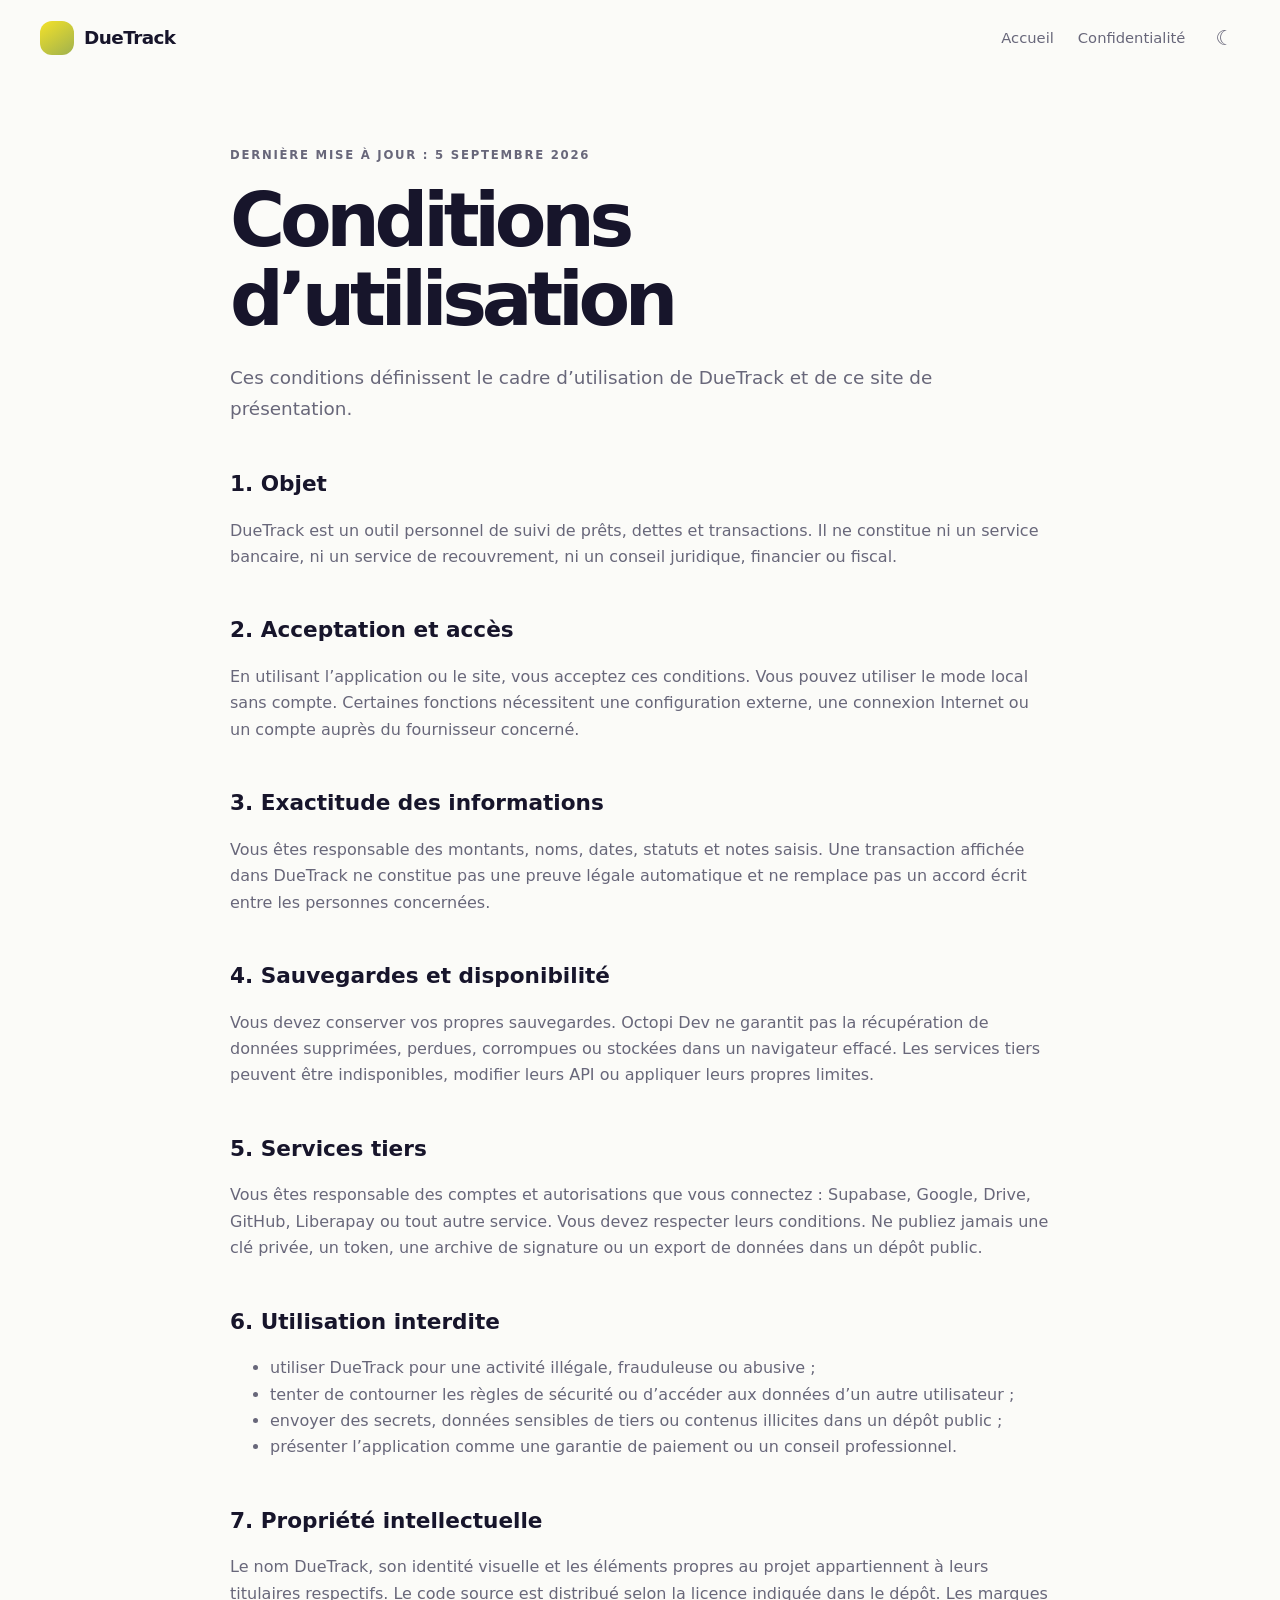
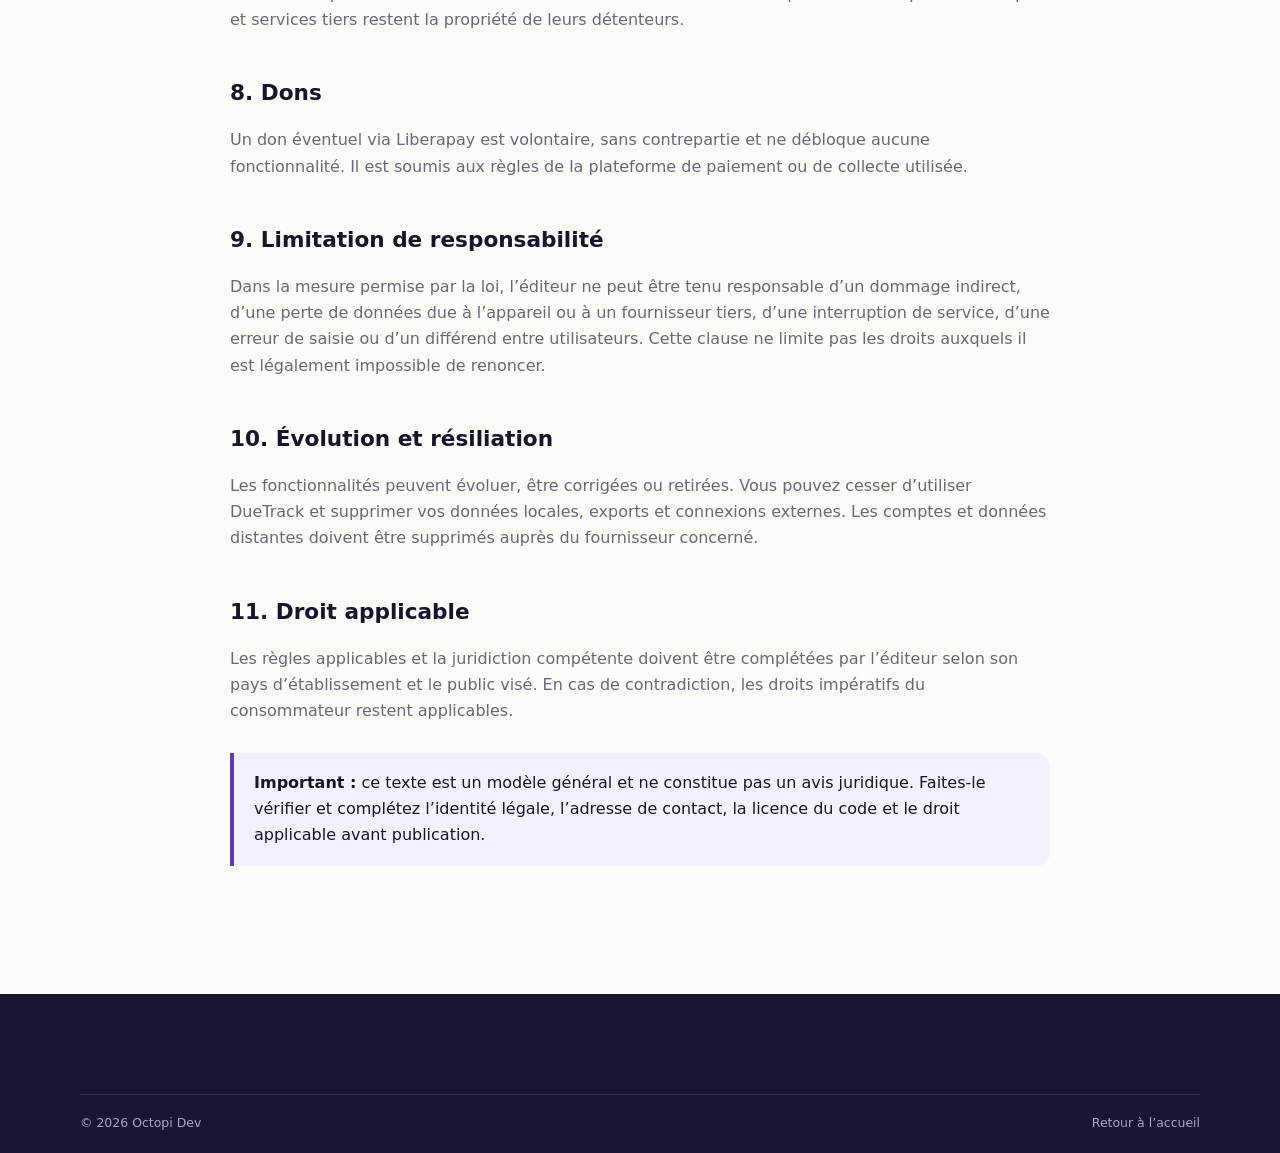
==== conditions.html @ cdeaa8c7 "Add DueTrack public website and legal pages Creates a full static public site for DueTrack with a la" ====
<!doctype html>
<html lang="fr">
<head>
  <meta charset="utf-8">
  <meta name="viewport" content="width=device-width, initial-scale=1">
  <meta name="description" content="Conditions d’utilisation de DueTrack.">
  <title>DueTrack — Conditions d’utilisation</title>
  <link rel="stylesheet" href="styles.css">
</head>
<body>
  <header class="site-header"><a class="brand" href="index.html"><span class="brand-mark"></span><span>DueTrack</span></a><nav class="main-nav"><a href="index.html">Accueil</a><a href="confidentialite.html">Confidentialité</a><button id="theme-toggle" class="icon-button" type="button" aria-label="Activer le mode sombre">☾</button></nav></header>
  <main class="legal section-shell">
    <p class="eyebrow">Dernière mise à jour : 5 septembre 2026</p>
    <h1>Conditions d’utilisation</h1>
    <p class="lead">Ces conditions définissent le cadre d’utilisation de DueTrack et de ce site de présentation.</p>
    <h2>1. Objet</h2><p>DueTrack est un outil personnel de suivi de prêts, dettes et transactions. Il ne constitue ni un service bancaire, ni un service de recouvrement, ni un conseil juridique, financier ou fiscal.</p>
    <h2>2. Acceptation et accès</h2><p>En utilisant l’application ou le site, vous acceptez ces conditions. Vous pouvez utiliser le mode local sans compte. Certaines fonctions nécessitent une configuration externe, une connexion Internet ou un compte auprès du fournisseur concerné.</p>
    <h2>3. Exactitude des informations</h2><p>Vous êtes responsable des montants, noms, dates, statuts et notes saisis. Une transaction affichée dans DueTrack ne constitue pas une preuve légale automatique et ne remplace pas un accord écrit entre les personnes concernées.</p>
    <h2>4. Sauvegardes et disponibilité</h2><p>Vous devez conserver vos propres sauvegardes. Octopi Dev ne garantit pas la récupération de données supprimées, perdues, corrompues ou stockées dans un navigateur effacé. Les services tiers peuvent être indisponibles, modifier leurs API ou appliquer leurs propres limites.</p>
    <h2>5. Services tiers</h2><p>Vous êtes responsable des comptes et autorisations que vous connectez : Supabase, Google, Drive, GitHub, Liberapay ou tout autre service. Vous devez respecter leurs conditions. Ne publiez jamais une clé privée, un token, une archive de signature ou un export de données dans un dépôt public.</p>
    <h2>6. Utilisation interdite</h2><ul><li>utiliser DueTrack pour une activité illégale, frauduleuse ou abusive ;</li><li>tenter de contourner les règles de sécurité ou d’accéder aux données d’un autre utilisateur ;</li><li>envoyer des secrets, données sensibles de tiers ou contenus illicites dans un dépôt public ;</li><li>présenter l’application comme une garantie de paiement ou un conseil professionnel.</li></ul>
    <h2>7. Propriété intellectuelle</h2><p>Le nom DueTrack, son identité visuelle et les éléments propres au projet appartiennent à leurs titulaires respectifs. Le code source est distribué selon la licence indiquée dans le dépôt. Les marques et services tiers restent la propriété de leurs détenteurs.</p>
    <h2>8. Dons</h2><p>Un don éventuel via Liberapay est volontaire, sans contrepartie et ne débloque aucune fonctionnalité. Il est soumis aux règles de la plateforme de paiement ou de collecte utilisée.</p>
    <h2>9. Limitation de responsabilité</h2><p>Dans la mesure permise par la loi, l’éditeur ne peut être tenu responsable d’un dommage indirect, d’une perte de données due à l’appareil ou à un fournisseur tiers, d’une interruption de service, d’une erreur de saisie ou d’un différend entre utilisateurs. Cette clause ne limite pas les droits auxquels il est légalement impossible de renoncer.</p>
    <h2>10. Évolution et résiliation</h2><p>Les fonctionnalités peuvent évoluer, être corrigées ou retirées. Vous pouvez cesser d’utiliser DueTrack et supprimer vos données locales, exports et connexions externes. Les comptes et données distantes doivent être supprimés auprès du fournisseur concerné.</p>
    <h2>11. Droit applicable</h2><p>Les règles applicables et la juridiction compétente doivent être complétées par l’éditeur selon son pays d’établissement et le public visé. En cas de contradiction, les droits impératifs du consommateur restent applicables.</p>
    <p class="notice"><strong>Important :</strong> ce texte est un modèle général et ne constitue pas un avis juridique. Faites-le vérifier et complétez l’identité légale, l’adresse de contact, la licence du code et le droit applicable avant publication.</p>
  </main>
  <footer class="site-footer"><div class="section-shell footer-bottom"><span>© <span data-year></span> Octopi Dev</span><a href="index.html">Retour à l’accueil</a></div></footer>
  <script src="script.js"></script>
</body>
</html>
---- styles.css ----
:root{--ink:#17152b;--muted:#68677a;--paper:#fbfbf8;--surface:#fff;--line:#e9e8e0;--purple:#5a3db5;--purple-dark:#38266f;--yellow:#f4e229;--green:#9fb14e;--shadow:0 24px 70px rgba(45,35,90,.12)}
*{box-sizing:border-box}html{scroll-behavior:smooth}body{margin:0;background:var(--paper);color:var(--ink);font:16px/1.65 Inter,ui-sans-serif,system-ui,-apple-system,BlinkMacSystemFont,"Segoe UI",sans-serif}a{color:inherit;text-decoration:none}a:not(.button):hover{text-decoration:underline}.section-shell{width:min(1120px,calc(100% - 40px));margin-inline:auto}.site-header{height:76px;display:flex;align-items:center;justify-content:space-between;width:min(1200px,calc(100% - 40px));margin:auto}.brand{display:flex;align-items:center;gap:10px;font-size:1.15rem;font-weight:800;letter-spacing:-.03em}.brand-mark{display:grid;place-items:center;width:34px;height:34px;border-radius:12px;background:linear-gradient(145deg,var(--yellow),var(--green));overflow:hidden}.brand-mark img{width:100%;height:100%;object-fit:cover}.main-nav{display:flex;align-items:center;gap:24px;font-size:.92rem;color:var(--muted)}.main-nav a:hover{color:var(--ink)}.button{display:inline-flex;align-items:center;justify-content:center;min-height:48px;padding:0 20px;border-radius:14px;background:var(--purple);color:#fff;font-weight:750;box-shadow:0 10px 22px rgba(90,61,181,.2);transition:transform .2s,box-shadow .2s}.button:hover{text-decoration:none;transform:translateY(-2px);box-shadow:0 14px 28px rgba(90,61,181,.28)}.button-small{min-height:38px;padding-inline:15px;font-size:.86rem}.button-ghost{background:transparent;color:var(--purple);border:1px solid #d8d0f5;box-shadow:none}.button-light{background:#fff;color:var(--purple)}.icon-button,.menu-toggle{border:0;background:none;color:inherit;cursor:pointer;font:inherit}.icon-button{font-size:1.3rem}.menu-toggle{display:none}.hero{min-height:620px;display:grid;grid-template-columns:1fr .82fr;align-items:center;gap:70px;padding-block:80px 110px}.eyebrow{text-transform:uppercase;letter-spacing:.15em;font-size:.73rem;font-weight:800;color:var(--purple);margin:0 0 16px}.hero h1{font-size:clamp(2.8rem,6vw,5.7rem);line-height:1.02;letter-spacing:-.07em;margin:0 0 25px}.hero h1 span{color:var(--purple)}.hero-lead{max-width:560px;color:var(--muted);font-size:1.12rem}.hero-actions{display:flex;gap:12px;flex-wrap:wrap;margin-top:30px}.microcopy{font-size:.82rem;color:var(--muted);margin-top:18px}.hero-card{background:var(--surface);border:1px solid var(--line);border-radius:28px;padding:25px;box-shadow:var(--shadow);transform:rotate(2deg)}.card-top{display:flex;align-items:center;gap:8px;color:var(--muted);font-size:.85rem;margin-bottom:25px}.status-dot{width:9px;height:9px;background:var(--green);border-radius:50%}.card-date{margin-left:auto;font-size:.75rem}.balance{border-radius:18px;padding:18px;margin:12px 0}.balance small{display:block;color:var(--muted);margin-bottom:3px}.balance strong{font-size:1.7rem;letter-spacing:-.04em}.balance-green{background:#f2f6df}.balance-purple{background:#f0ecff}.mini-list{display:grid;grid-template-columns:1fr auto;gap:5px 15px;padding:14px 4px 0;color:var(--muted)}.mini-list b{color:var(--ink)}.section{padding-block:90px}.section-heading{max-width:650px;margin-bottom:35px}.section-heading h2,.split-section h2,.privacy-callout h2{font-size:clamp(2rem,4vw,3.3rem);line-height:1.08;letter-spacing:-.055em;margin:0 0 15px}.section-heading>p:last-child,.split-copy{color:var(--muted)}.feature-grid{display:grid;grid-template-columns:repeat(3,1fr);gap:15px}.feature-card{background:var(--surface);border:1px solid var(--line);border-radius:20px;padding:26px}.feature-icon{display:grid;place-items:center;width:39px;height:39px;border-radius:12px;background:#f0ecff;color:var(--purple);font-weight:800;font-size:1.2rem}.feature-card h3{margin:22px 0 7px;font-size:1.08rem}.feature-card p{color:var(--muted);font-size:.92rem;margin:0}.split-section{display:grid;grid-template-columns:1fr 1fr;gap:100px;border-top:1px solid var(--line)}.privacy-callout{display:flex;align-items:center;justify-content:space-between;gap:35px;background:var(--purple);color:#fff;border-radius:30px;padding:60px;margin-bottom:90px}.privacy-callout .eyebrow{color:var(--yellow)}.privacy-callout p{color:#ddd7f7;max-width:650px}.faq details{border-top:1px solid var(--line);padding:20px 0}.faq details:last-child{border-bottom:1px solid var(--line)}summary{cursor:pointer;font-weight:700}.faq details p{color:var(--muted);max-width:720px}.site-footer{background:#191631;color:#ddd7f7;padding:55px 0 20px}.footer-grid{display:grid;grid-template-columns:1.4fr 1fr 1fr;gap:40px}.footer-grid .brand{color:#fff}.footer-grid p{color:#aaa5c5;font-size:.9rem}.footer-grid strong{display:block;color:#fff;margin-bottom:12px}.footer-grid a:not(.brand){display:block;color:#aaa5c5;margin:5px 0;font-size:.9rem}.footer-bottom{border-top:1px solid #34304e;margin-top:45px;padding-top:18px;display:flex;justify-content:space-between;color:#aaa5c5;font-size:.78rem}.legal{max-width:820px;padding-block:70px 100px}.legal h1{font-size:clamp(2.6rem,6vw,4.7rem);line-height:1.05;letter-spacing:-.07em;margin:0 0 24px}.legal h2{font-size:1.35rem;margin:42px 0 8px}.legal p,.legal li{color:var(--muted)}.legal .lead{font-size:1.15rem}.notice{background:#f4f1ff;border-left:4px solid var(--purple);padding:17px 20px;border-radius:0 14px 14px 0;color:var(--ink)!important;margin:28px 0}.legal a{color:var(--purple);text-decoration:underline}
body.dark{--ink:#f6f5fb;--muted:#b4b0c9;--paper:#12111d;--surface:#1c1a2b;--line:#302d44;--shadow:0 24px 70px rgba(0,0,0,.25)}body.dark .balance-green{background:#283128}body.dark .balance-purple{background:#292342}body.dark .feature-icon{background:#292342}body.dark .notice{background:#292342;color:var(--ink)!important}
@media(max-width:800px){.main-nav{display:none;position:absolute;z-index:5;top:68px;left:20px;right:20px;padding:18px;background:var(--surface);border:1px solid var(--line);border-radius:16px;box-shadow:var(--shadow);flex-direction:column;align-items:stretch}.main-nav.open{display:flex}.menu-toggle{display:block}.hero{grid-template-columns:1fr;gap:30px;padding-top:55px}.hero-card{max-width:500px;width:100%;margin:auto}.feature-grid{grid-template-columns:1fr 1fr}.split-section{grid-template-columns:1fr;gap:20px}.privacy-callout{align-items:flex-start;flex-direction:column}.footer-grid{grid-template-columns:1fr 1fr}.footer-grid>div:first-child{grid-column:1/-1}}@media(max-width:520px){.section-shell,.site-header{width:min(100% - 28px,1120px)}.hero h1{font-size:3.25rem}.feature-grid{grid-template-columns:1fr}.section{padding-block:60px}.privacy-callout{padding:35px 25px;margin-bottom:60px}.footer-grid{grid-template-columns:1fr}.footer-bottom{flex-direction:column;gap:6px}.legal{padding-block:45px 70px}}
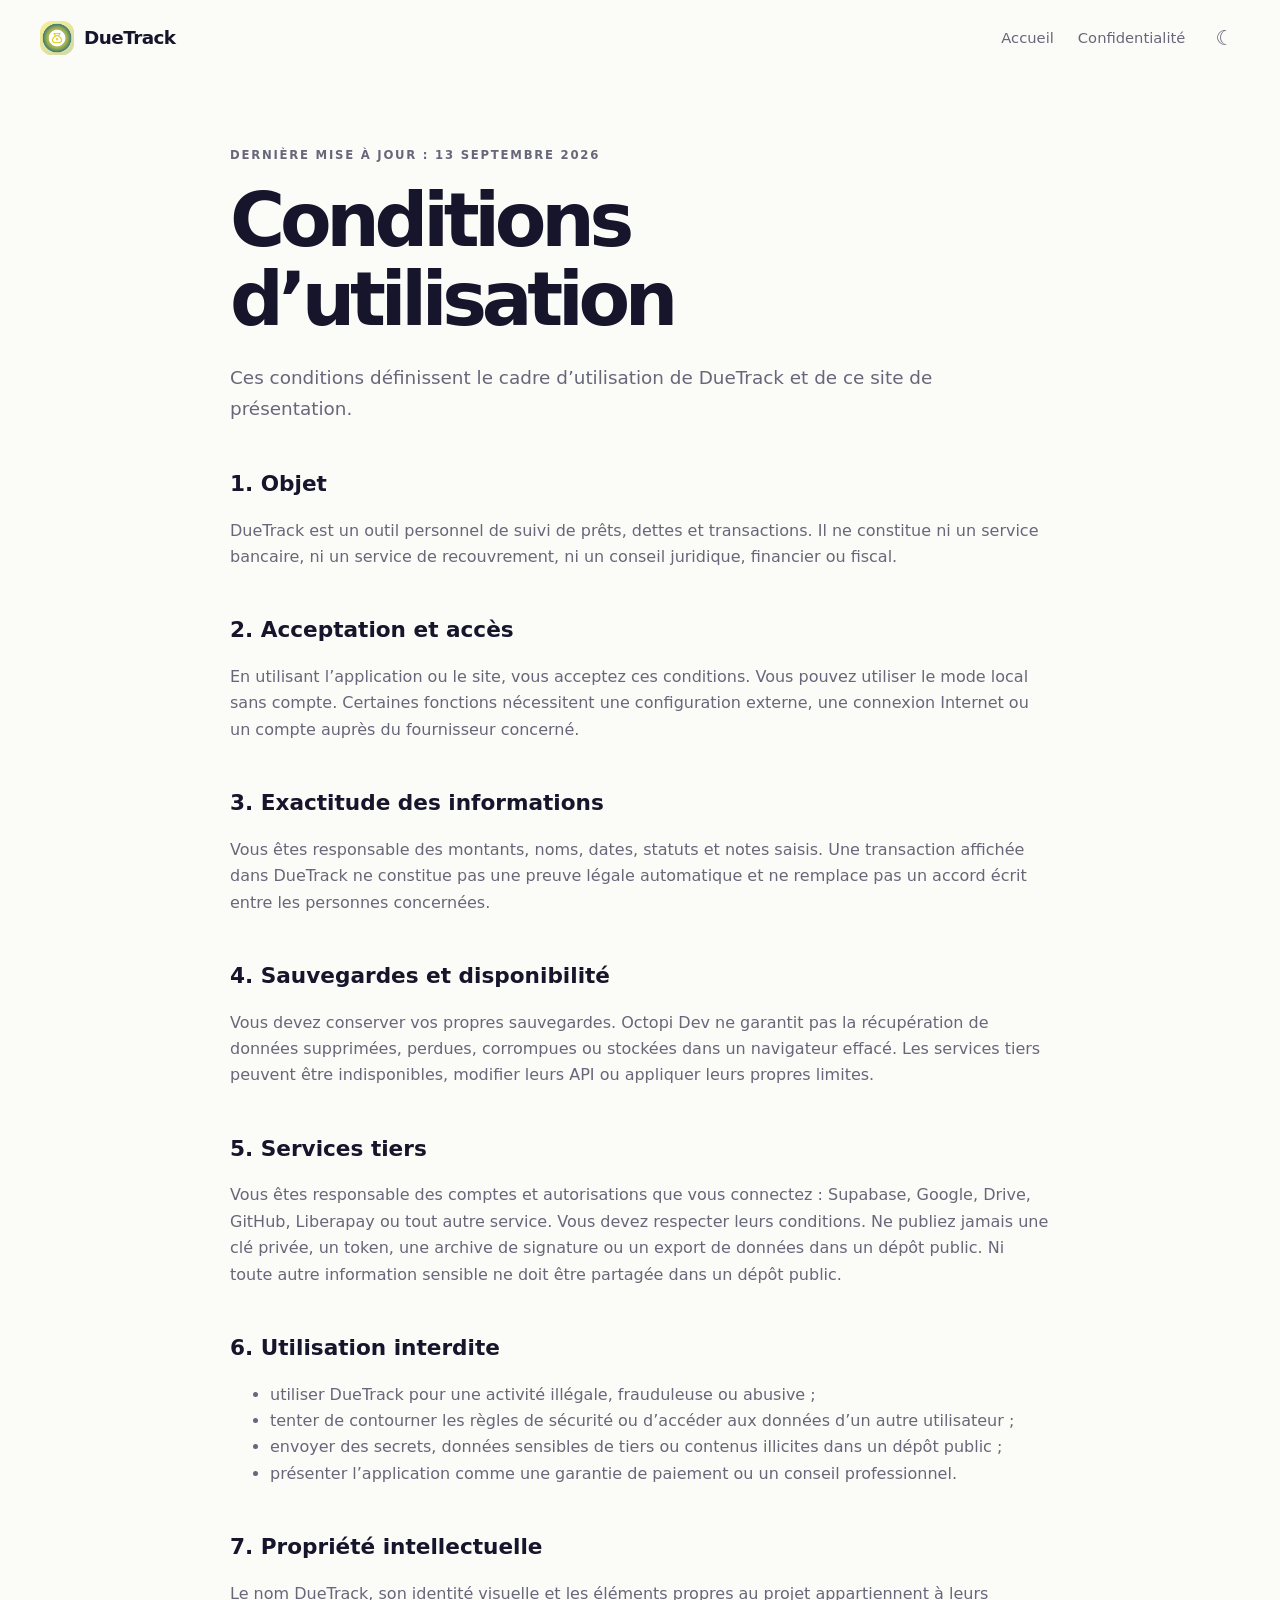
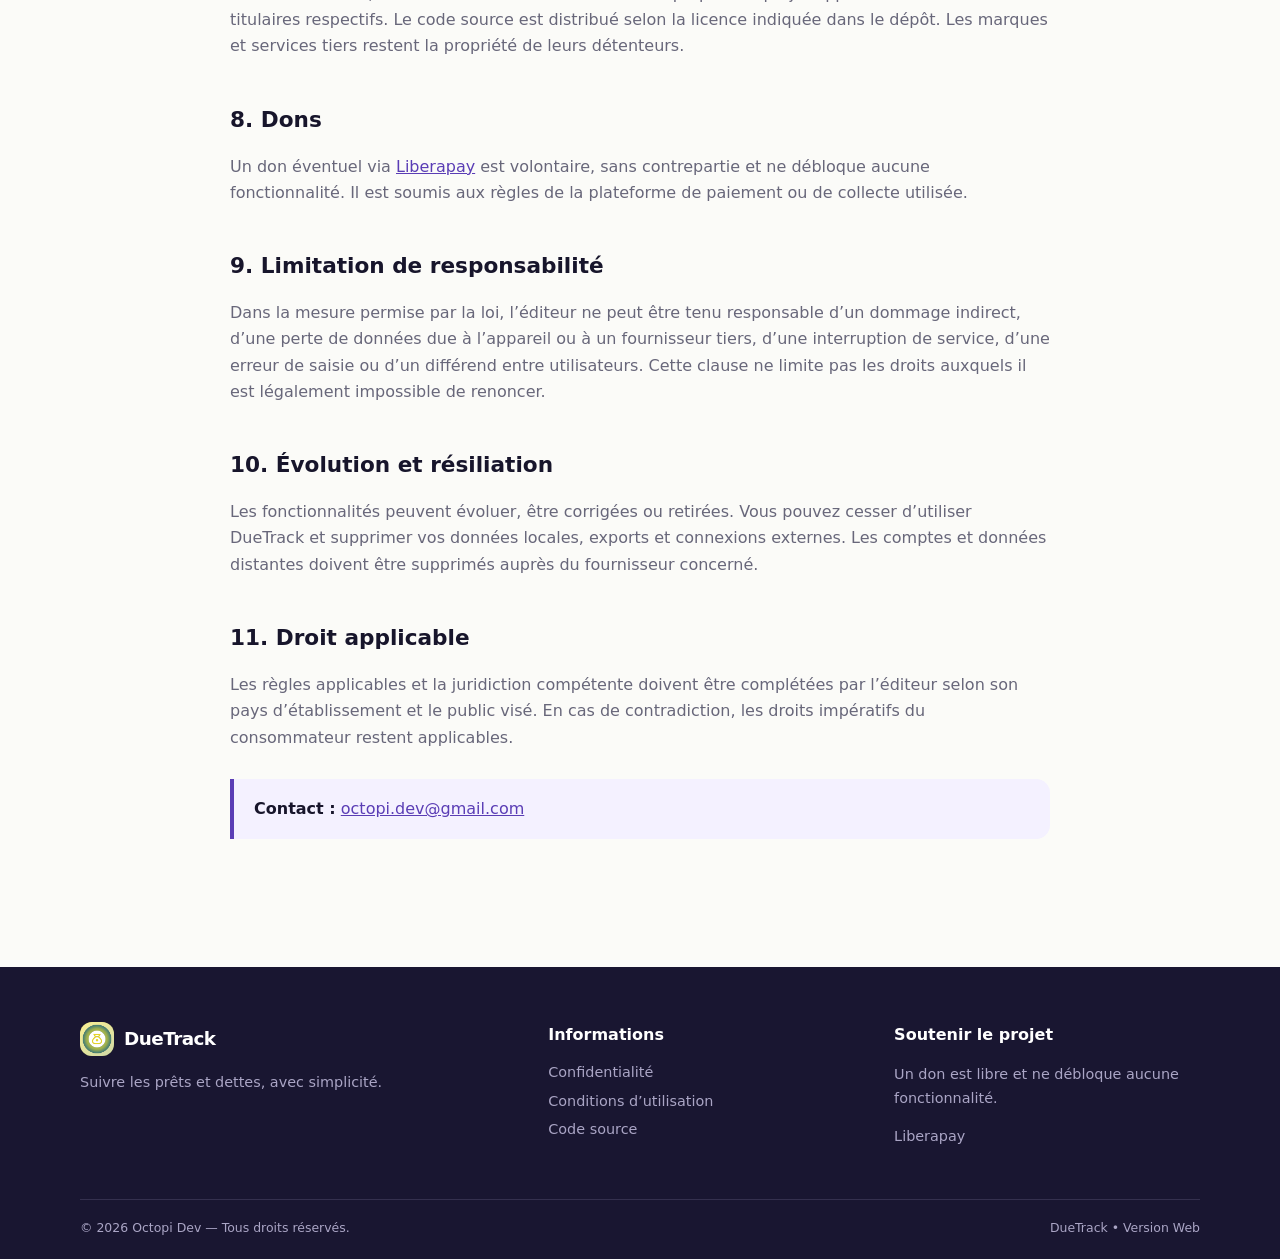
==== commit a48969f0: "Update legal documents and enhance footer with branding" ====
--- a/conditions.html
+++ b/conditions.html
@@ -8,25 +8,32 @@
   <link rel="stylesheet" href="styles.css">
 </head>
 <body>
-  <header class="site-header"><a class="brand" href="index.html"><span class="brand-mark"></span><span>DueTrack</span></a><nav class="main-nav"><a href="index.html">Accueil</a><a href="confidentialite.html">Confidentialité</a><button id="theme-toggle" class="icon-button" type="button" aria-label="Activer le mode sombre">☾</button></nav></header>
+  <header class="site-header"><a class="brand" href="index.html"><span class="brand-mark"><img src="assets/DueTrack_Icon.png" alt="" onerror="this.style.display='none'"></span><span>DueTrack</span></a><nav class="main-nav"><a href="index.html">Accueil</a><a href="confidentialite.html">Confidentialité</a><button id="theme-toggle" class="icon-button" type="button" aria-label="Activer le mode sombre">☾</button></nav></header>
   <main class="legal section-shell">
-    <p class="eyebrow">Dernière mise à jour : 5 septembre 2026</p>
+    <p class="eyebrow">Dernière mise à jour : 13 septembre 2026</p>
     <h1>Conditions d’utilisation</h1>
     <p class="lead">Ces conditions définissent le cadre d’utilisation de DueTrack et de ce site de présentation.</p>
     <h2>1. Objet</h2><p>DueTrack est un outil personnel de suivi de prêts, dettes et transactions. Il ne constitue ni un service bancaire, ni un service de recouvrement, ni un conseil juridique, financier ou fiscal.</p>
     <h2>2. Acceptation et accès</h2><p>En utilisant l’application ou le site, vous acceptez ces conditions. Vous pouvez utiliser le mode local sans compte. Certaines fonctions nécessitent une configuration externe, une connexion Internet ou un compte auprès du fournisseur concerné.</p>
     <h2>3. Exactitude des informations</h2><p>Vous êtes responsable des montants, noms, dates, statuts et notes saisis. Une transaction affichée dans DueTrack ne constitue pas une preuve légale automatique et ne remplace pas un accord écrit entre les personnes concernées.</p>
     <h2>4. Sauvegardes et disponibilité</h2><p>Vous devez conserver vos propres sauvegardes. Octopi Dev ne garantit pas la récupération de données supprimées, perdues, corrompues ou stockées dans un navigateur effacé. Les services tiers peuvent être indisponibles, modifier leurs API ou appliquer leurs propres limites.</p>
-    <h2>5. Services tiers</h2><p>Vous êtes responsable des comptes et autorisations que vous connectez : Supabase, Google, Drive, GitHub, Liberapay ou tout autre service. Vous devez respecter leurs conditions. Ne publiez jamais une clé privée, un token, une archive de signature ou un export de données dans un dépôt public.</p>
+    <h2>5. Services tiers</h2><p>Vous êtes responsable des comptes et autorisations que vous connectez : Supabase, Google, Drive, GitHub, Liberapay ou tout autre service. Vous devez respecter leurs conditions. Ne publiez jamais une clé privée, un token, une archive de signature ou un export de données dans un dépôt public. Ni toute autre information sensible ne doit être partagée dans un dépôt public.</p>
     <h2>6. Utilisation interdite</h2><ul><li>utiliser DueTrack pour une activité illégale, frauduleuse ou abusive ;</li><li>tenter de contourner les règles de sécurité ou d’accéder aux données d’un autre utilisateur ;</li><li>envoyer des secrets, données sensibles de tiers ou contenus illicites dans un dépôt public ;</li><li>présenter l’application comme une garantie de paiement ou un conseil professionnel.</li></ul>
     <h2>7. Propriété intellectuelle</h2><p>Le nom DueTrack, son identité visuelle et les éléments propres au projet appartiennent à leurs titulaires respectifs. Le code source est distribué selon la licence indiquée dans le dépôt. Les marques et services tiers restent la propriété de leurs détenteurs.</p>
-    <h2>8. Dons</h2><p>Un don éventuel via Liberapay est volontaire, sans contrepartie et ne débloque aucune fonctionnalité. Il est soumis aux règles de la plateforme de paiement ou de collecte utilisée.</p>
+    <h2>8. Dons</h2><p>Un don éventuel via <a href="https://liberapay.com/Octopi-Dev/" target="_blank" rel="noopener noreferrer">Liberapay</a> est volontaire, sans contrepartie et ne débloque aucune fonctionnalité. Il est soumis aux règles de la plateforme de paiement ou de collecte utilisée.</p>
     <h2>9. Limitation de responsabilité</h2><p>Dans la mesure permise par la loi, l’éditeur ne peut être tenu responsable d’un dommage indirect, d’une perte de données due à l’appareil ou à un fournisseur tiers, d’une interruption de service, d’une erreur de saisie ou d’un différend entre utilisateurs. Cette clause ne limite pas les droits auxquels il est légalement impossible de renoncer.</p>
     <h2>10. Évolution et résiliation</h2><p>Les fonctionnalités peuvent évoluer, être corrigées ou retirées. Vous pouvez cesser d’utiliser DueTrack et supprimer vos données locales, exports et connexions externes. Les comptes et données distantes doivent être supprimés auprès du fournisseur concerné.</p>
     <h2>11. Droit applicable</h2><p>Les règles applicables et la juridiction compétente doivent être complétées par l’éditeur selon son pays d’établissement et le public visé. En cas de contradiction, les droits impératifs du consommateur restent applicables.</p>
-    <p class="notice"><strong>Important :</strong> ce texte est un modèle général et ne constitue pas un avis juridique. Faites-le vérifier et complétez l’identité légale, l’adresse de contact, la licence du code et le droit applicable avant publication.</p>
+    <p class="notice"><strong>Contact :</strong> <a href="mailto:octopi.dev@gmail.com">octopi.dev@gmail.com</a></p>
   </main>
-  <footer class="site-footer"><div class="section-shell footer-bottom"><span>© <span data-year></span> Octopi Dev</span><a href="index.html">Retour à l’accueil</a></div></footer>
+  <footer class="site-footer">
+    <div class="section-shell footer-grid">
+      <div><a class="brand" href="index.html"><span class="brand-mark"><img src="assets/DueTrack_Icon.png" alt="" onerror="this.style.display='none'"></span><span>DueTrack</span></a><p>Suivre les prêts et dettes, avec simplicité.</p></div>
+      <div><strong>Informations</strong><a href="confidentialite.html">Confidentialité</a><a href="conditions.html">Conditions d’utilisation</a><a href="https://github.com/Dev-code3D/duetrack" target="_blank" rel="noopener">Code source</a></div>
+      <div><strong>Soutenir le projet</strong><p>Un don est libre et ne débloque aucune fonctionnalité.</p><a href="https://liberapay.com/Octopi-Dev/" target="_blank" rel="noopener">Liberapay</a></div>
+    </div>
+    <div class="section-shell footer-bottom"><span>© <span data-year></span> Octopi Dev — Tous droits réservés.</span><span>DueTrack • Version Web</span></div>
+  </footer>
   <script src="script.js"></script>
 </body>
 </html>
